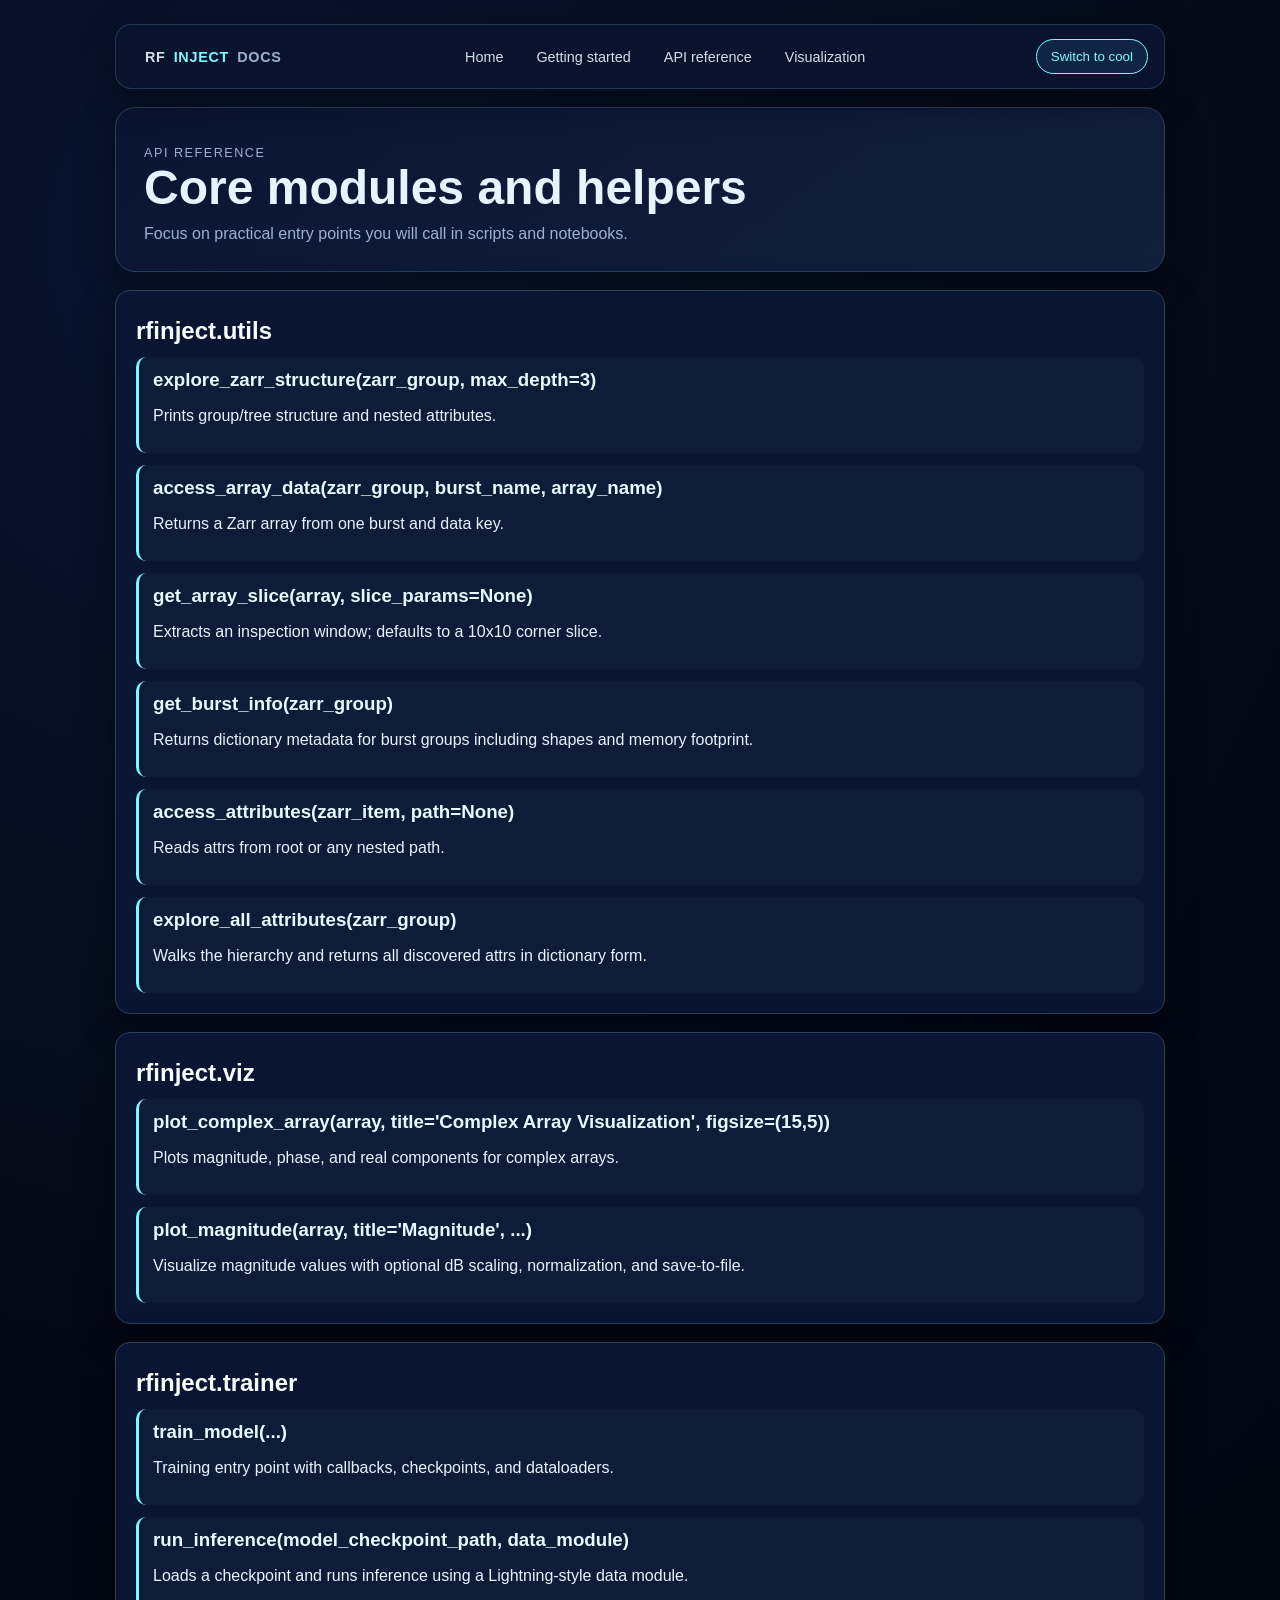
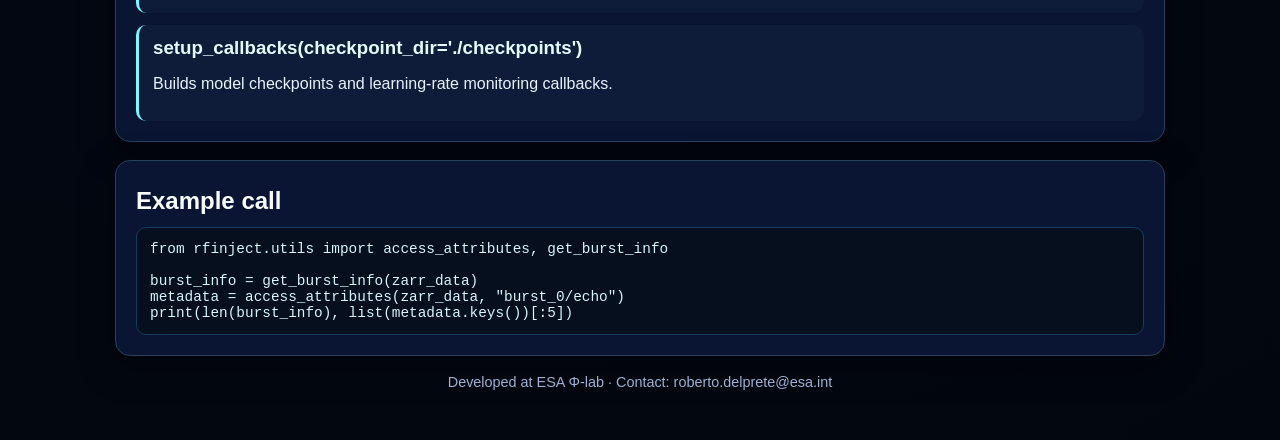
==== docs/api-reference.html @ 1dd4d15b "Refactor code structure for improved readability and maintainability" ====
<!doctype html>
<html lang="en" data-theme="dark">
  <head>
    <meta charset="UTF-8" />
    <meta name="viewport" content="width=device-width, initial-scale=1.0" />
    <title>RFInject Docs · API reference</title>
    <link rel="stylesheet" href="./styles.css" />
  </head>
  <body>
    <div class="docs-shell">
      <header class="topbar">
        <a class="brand" href="./index.html" aria-label="RFInject documentation home">
          <span>RF</span>
          <strong>Inject</strong>
          <span class="muted">docs</span>
        </a>
        <nav aria-label="Primary navigation">
          <a href="./index.html">Home</a>
          <a href="./getting-started.html">Getting started</a>
          <a href="./api-reference.html">API reference</a>
          <a href="./visualization.html">Visualization</a>
        </nav>
        <button id="theme-toggle" class="theme-toggle" type="button" aria-label="Cycle color theme">
          Switch to cool
        </button>
      </header>

      <main>
        <section class="hero">
          <p class="eyebrow">API reference</p>
          <h1>Core modules and helpers</h1>
          <p>Focus on practical entry points you will call in scripts and notebooks.</p>
        </section>

        <section class="card" id="core-api">
          <h2 class="section-title">rfinject.utils</h2>
          <div class="api-grid">
            <article class="api-item">
              <h3>explore_zarr_structure(zarr_group, max_depth=3)</h3>
              <p>Prints group/tree structure and nested attributes.</p>
            </article>
            <article class="api-item">
              <h3>access_array_data(zarr_group, burst_name, array_name)</h3>
              <p>Returns a Zarr array from one burst and data key.</p>
            </article>
            <article class="api-item">
              <h3>get_array_slice(array, slice_params=None)</h3>
              <p>Extracts an inspection window; defaults to a 10x10 corner slice.</p>
            </article>
            <article class="api-item">
              <h3>get_burst_info(zarr_group)</h3>
              <p>Returns dictionary metadata for burst groups including shapes and memory footprint.</p>
            </article>
            <article class="api-item">
              <h3>access_attributes(zarr_item, path=None)</h3>
              <p>Reads attrs from root or any nested path.</p>
            </article>
            <article class="api-item">
              <h3>explore_all_attributes(zarr_group)</h3>
              <p>Walks the hierarchy and returns all discovered attrs in dictionary form.</p>
            </article>
          </div>
        </section>

        <section class="card">
          <h2 class="section-title">rfinject.viz</h2>
          <div class="api-grid">
            <article class="api-item">
              <h3>plot_complex_array(array, title='Complex Array Visualization', figsize=(15,5))</h3>
              <p>Plots magnitude, phase, and real components for complex arrays.</p>
            </article>
            <article class="api-item">
              <h3>plot_magnitude(array, title='Magnitude', ...)</h3>
              <p>Visualize magnitude values with optional dB scaling, normalization, and save-to-file.</p>
            </article>
          </div>
        </section>

        <section class="card">
          <h2 class="section-title">rfinject.trainer</h2>
          <div class="api-grid">
            <article class="api-item">
              <h3>train_model(...)</h3>
              <p>Training entry point with callbacks, checkpoints, and dataloaders.</p>
            </article>
            <article class="api-item">
              <h3>run_inference(model_checkpoint_path, data_module)</h3>
              <p>Loads a checkpoint and runs inference using a Lightning-style data module.</p>
            </article>
            <article class="api-item">
              <h3>setup_callbacks(checkpoint_dir='./checkpoints')</h3>
              <p>Builds model checkpoints and learning-rate monitoring callbacks.</p>
            </article>
          </div>
        </section>

        <section class="card">
          <h2 class="section-title">Example call</h2>
          <pre><code>from rfinject.utils import access_attributes, get_burst_info

burst_info = get_burst_info(zarr_data)
metadata = access_attributes(zarr_data, "burst_0/echo")
print(len(burst_info), list(metadata.keys())[:5])</code></pre>
        </section>
      </main>

      <footer>Developed at ESA Φ-lab · Contact: roberto.delprete@esa.int</footer>
    </div>

    <script src="./main.js" defer></script>
  </body>
</html>
---- docs/styles.css ----
:root {
  --text: #e7f4ff;
  --muted: #9db1d2;
  --surface: #0a1533;
  --surface-soft: #111f3c;
  --surface-border: #28415f;
  --bg-from: #041025;
  --bg-mid: #08152f;
  --bg-to: #040814;
  --accent: #4ebeff;
  --accent-bright: #7bf9ff;
  --accent-soft: #a6f2ff;
  --accent-warm: #86e2ff;
  --shadow: 0 10px 36px rgba(0, 0, 0, 0.45);
}

:root[data-theme="cool"] {
  --text: #eafcff;
  --muted: #9deeff;
  --surface: #092139;
  --surface-soft: #0e2f46;
  --surface-border: #1d708f;
  --bg-from: #031021;
  --bg-mid: #04314e;
  --bg-to: #0b5f8a;
  --accent: #6ff7ff;
  --accent-bright: #8ef8ff;
  --accent-soft: #adfdff;
  --accent-warm: #85fff3;
}

:root[data-theme="aurora"] {
  --text: #f4fff0;
  --muted: #ccf7d2;
  --surface: #0d2f1e;
  --surface-soft: #14442b;
  --surface-border: #2a6a44;
  --bg-from: #08170f;
  --bg-mid: #1a3a24;
  --bg-to: #0f6a45;
  --accent: #4aff9f;
  --accent-bright: #99ffd1;
  --accent-soft: #b9ffe4;
  --accent-warm: #8de98a;
}

*,
*::before,
*::after { box-sizing: border-box; }

@import url("https://fonts.googleapis.com/css2?family=Manrope:wght@400;600;800&family=JetBrains+Mono:wght@400;600&display=swap");

html, body {
  margin: 0;
  min-height: 100%;
  font-family: "Manrope", "Segoe UI", "Helvetica Neue", Arial, sans-serif;
  color: var(--text);
  background: radial-gradient(circle at 20% 12%, var(--bg-mid), var(--bg-to) 56%, #02060d 100%);
}

body {
  padding: 24px 16px 40px;
  position: relative;
  overflow-x: hidden;
}

body::before {
  content: "";
  position: fixed;
  inset: -8% -12%;
  background:
    radial-gradient(circle at 10% 10%, color-mix(in srgb, var(--accent) 30%, transparent), transparent 50%),
    radial-gradient(circle at 85% 20%, color-mix(in srgb, var(--accent-warm) 24%, transparent), transparent 47%),
    radial-gradient(circle at 80% 85%, color-mix(in srgb, var(--accent-soft) 25%, transparent), transparent 52%);
  opacity: 0.15;
  pointer-events: none;
  filter: blur(10px);
  animation: drift 24s linear infinite alternate;
  z-index: -2;
}

body::after {
  content: "";
  position: fixed;
  inset: 0;
  background:
    repeating-linear-gradient(
      145deg,
      rgba(255, 255, 255, 0.012) 0 1px,
      transparent 1px 120px
    );
  mix-blend-mode: soft-light;
  pointer-events: none;
  opacity: 0.2;
  z-index: -1;
}

.docs-shell {
  width: min(1050px, 100%);
  margin: 0 auto;
  display: grid;
  gap: 18px;
}

.topbar {
  border: 1px solid color-mix(in srgb, var(--surface-border) 82%, transparent);
  border-radius: 16px;
  background: color-mix(in srgb, var(--surface) 90%, black 10%);
  box-shadow: var(--shadow);
  padding: 14px 16px;
  display: flex;
  align-items: center;
  justify-content: space-between;
  gap: 14px;
  backdrop-filter: blur(8px);
  position: sticky;
  top: 10px;
  z-index: 8;
}

.brand {
  color: inherit;
  text-decoration: none;
  display: flex;
  gap: 8px;
  align-items: baseline;
  letter-spacing: 0.05em;
  text-transform: uppercase;
  font-weight: 800;
}

.brand strong {
  color: var(--accent-bright);
}

.topbar nav {
  display: flex;
  gap: 7px;
  flex-wrap: wrap;
}

.topbar a {
  color: color-mix(in srgb, var(--text) 80%, white 10%);
  text-decoration: none;
  padding: 8px 12px;
  border-radius: 999px;
  border: 1px solid transparent;
  font-size: 0.9rem;
}

.topbar a:hover,
.topbar a:focus-visible,
.topbar a.active {
  border-color: color-mix(in srgb, var(--accent) 45%, transparent);
  background: color-mix(in srgb, var(--accent-soft) 12%, transparent);
}

.theme-toggle {
  border: 1px solid var(--accent-bright);
  color: var(--accent-bright);
  background: color-mix(in srgb, var(--accent) 10%, transparent);
  border-radius: 999px;
  padding: 9px 14px;
  cursor: pointer;
  transition: transform 160ms ease, background 160ms ease;
}

.theme-toggle:hover,
.theme-toggle:focus-visible {
  transform: translateY(-1px);
  background: color-mix(in srgb, var(--accent-bright) 18%, transparent);
}

main {
  display: grid;
  gap: 18px;
}

.hero {
  border: 1px solid var(--surface-border);
  border-radius: 20px;
  background: linear-gradient(145deg, var(--surface), var(--surface-soft));
  padding: 28px;
  box-shadow: var(--shadow);
}

.eyebrow {
  margin: 0 0 8px;
  letter-spacing: 0.12em;
  text-transform: uppercase;
  font-size: 0.79rem;
  color: var(--accent-warm);
}

.hero h1 {
  margin: 0;
  font-size: clamp(1.9rem, 4vw, 3rem);
}

.hero p {
  margin: 10px 0 0;
  color: var(--muted);
  max-width: 72ch;
}

.actions {
  margin-top: 18px;
  display: flex;
  gap: 10px;
  flex-wrap: wrap;
}

.btn {
  text-decoration: none;
  border: 1px solid var(--accent);
  background: color-mix(in srgb, var(--accent) 12%, transparent);
  color: white;
  border-radius: 12px;
  padding: 10px 14px;
  font-size: 0.92rem;
}

.btn.secondary {
  border-color: color-mix(in srgb, var(--accent-soft) 40%, transparent);
  background: transparent;
}

.card {
  border: 1px solid var(--surface-border);
  border-radius: 15px;
  background: var(--surface);
  padding: 20px;
  box-shadow: var(--shadow);
  animation: rise 220ms ease;
}

.section-title {
  margin: 6px 0 12px;
  color: #f8feff;
}

.grid {
  display: grid;
  gap: 12px;
  grid-template-columns: repeat(auto-fit, minmax(230px, 1fr));
}

.api-grid {
  display: grid;
  gap: 12px;
}

.api-item {
  padding: 12px 14px;
  border-left: 3px solid var(--accent-bright);
  background: color-mix(in srgb, var(--surface-soft) 65%, transparent);
  border-radius: 10px;
  border-top-right-radius: 12px;
  border-bottom-right-radius: 12px;
}

.api-item h3 {
  margin: 0 0 6px;
  color: #e6fbff;
}

section a,
.card a,
.hero a,
footer a {
  color: var(--accent-soft);
}

ul, ol {
  padding-left: 1.2rem;
}

pre {
  margin: 0;
  background: #050f1d;
  color: #d9f4ff;
  border: 1px solid #173b63;
  border-radius: 10px;
  padding: 13px;
  overflow-x: auto;
}

code,
pre,
code-like {
  font-family: "JetBrains Mono", "SFMono-Regular", Menlo, Monaco, Consolas, monospace;
  font-size: 0.9rem;
}

.highlight {
  color: var(--accent-soft);
}

.muted {
  color: var(--muted);
}

footer {
  text-align: center;
  color: var(--muted);
  font-size: 0.9rem;
  padding-bottom: 10px;
}

@keyframes rise {
  from { opacity: 0; transform: translateY(8px); }
  to { opacity: 1; transform: translateY(0); }
}

@keyframes drift {
  from { transform: translate3d(0, 0, 0); }
  to { transform: translate3d(-4%, -3%, 0) rotate(1deg); }
}

@media (max-width: 900px) {
  .topbar {
    flex-wrap: wrap;
  }
}

@media (max-width: 700px) {
  .topbar nav { order: 2; width: 100%; }
  .theme-toggle { order: 3; }
  .hero { padding: 18px; }
}

@media (prefers-reduced-motion: reduce) {
  body::before,
  .card,
  .hero {
    animation: none;
  }
}
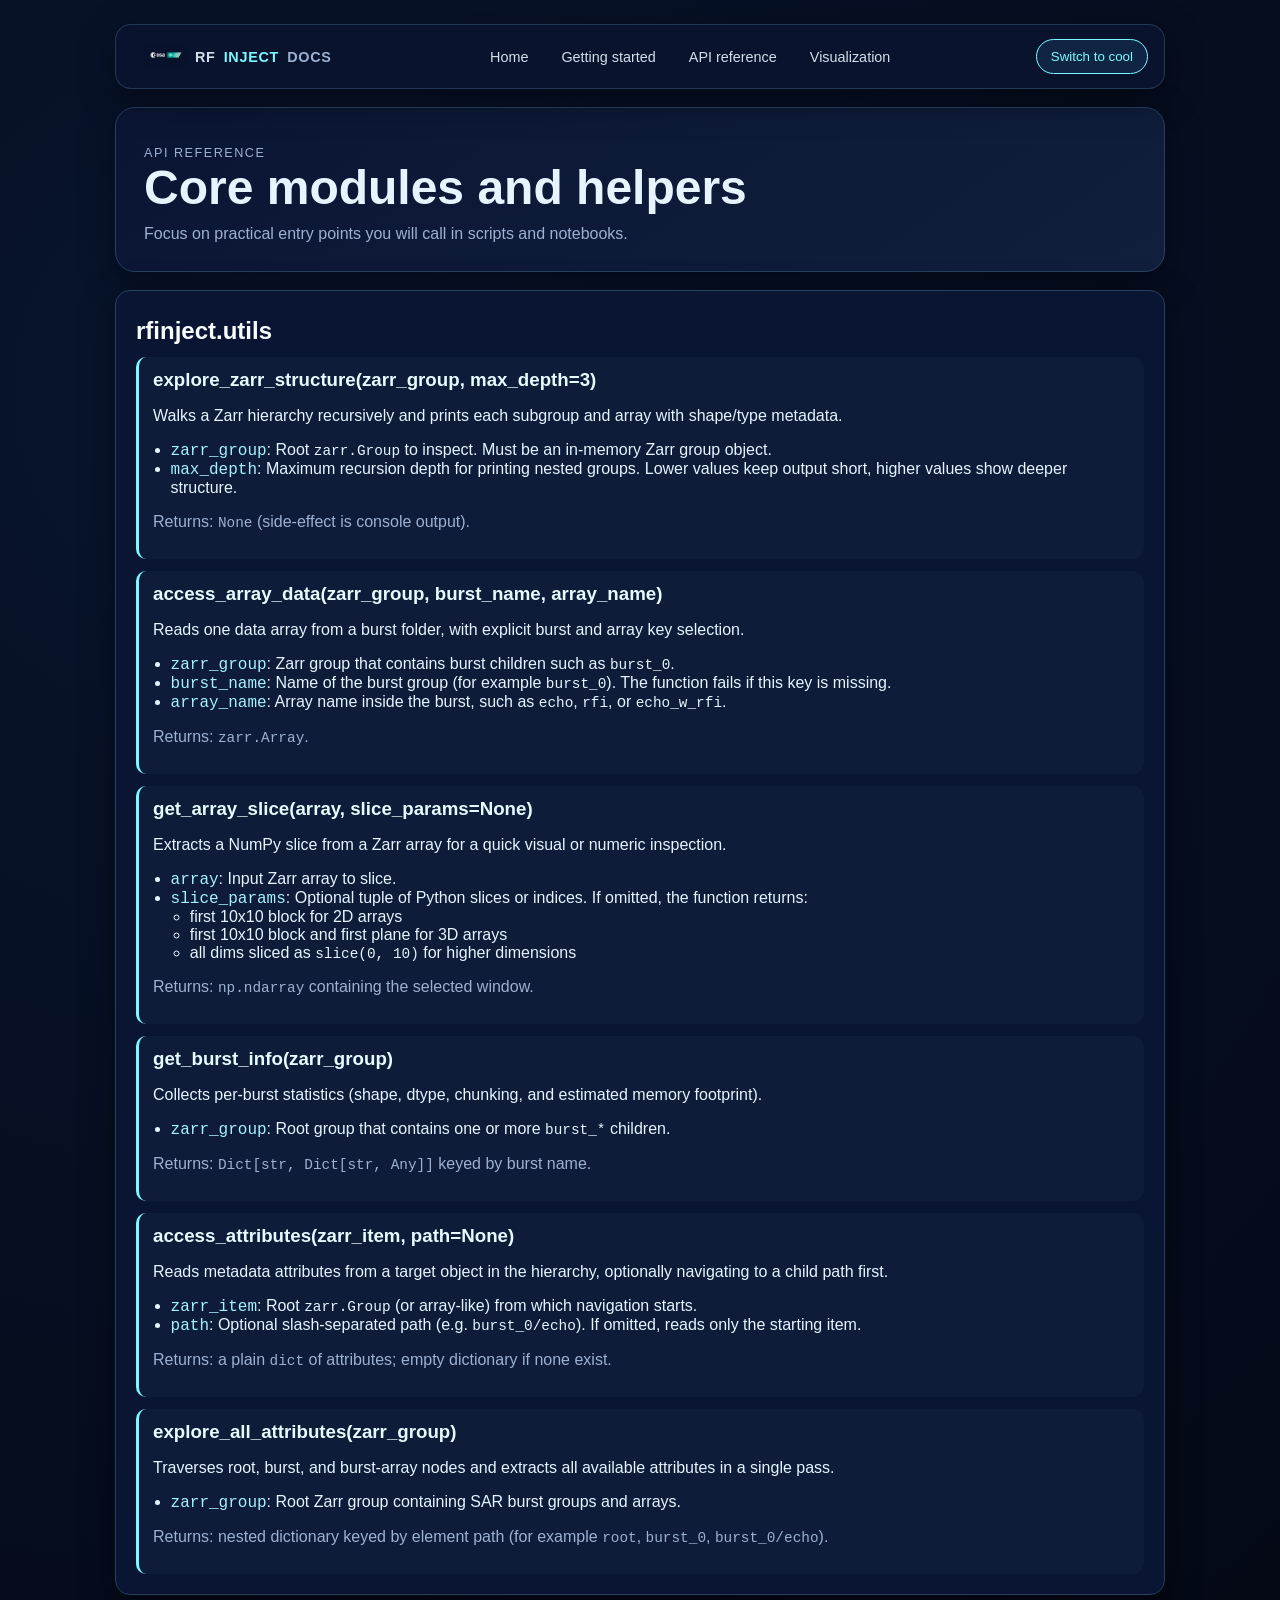
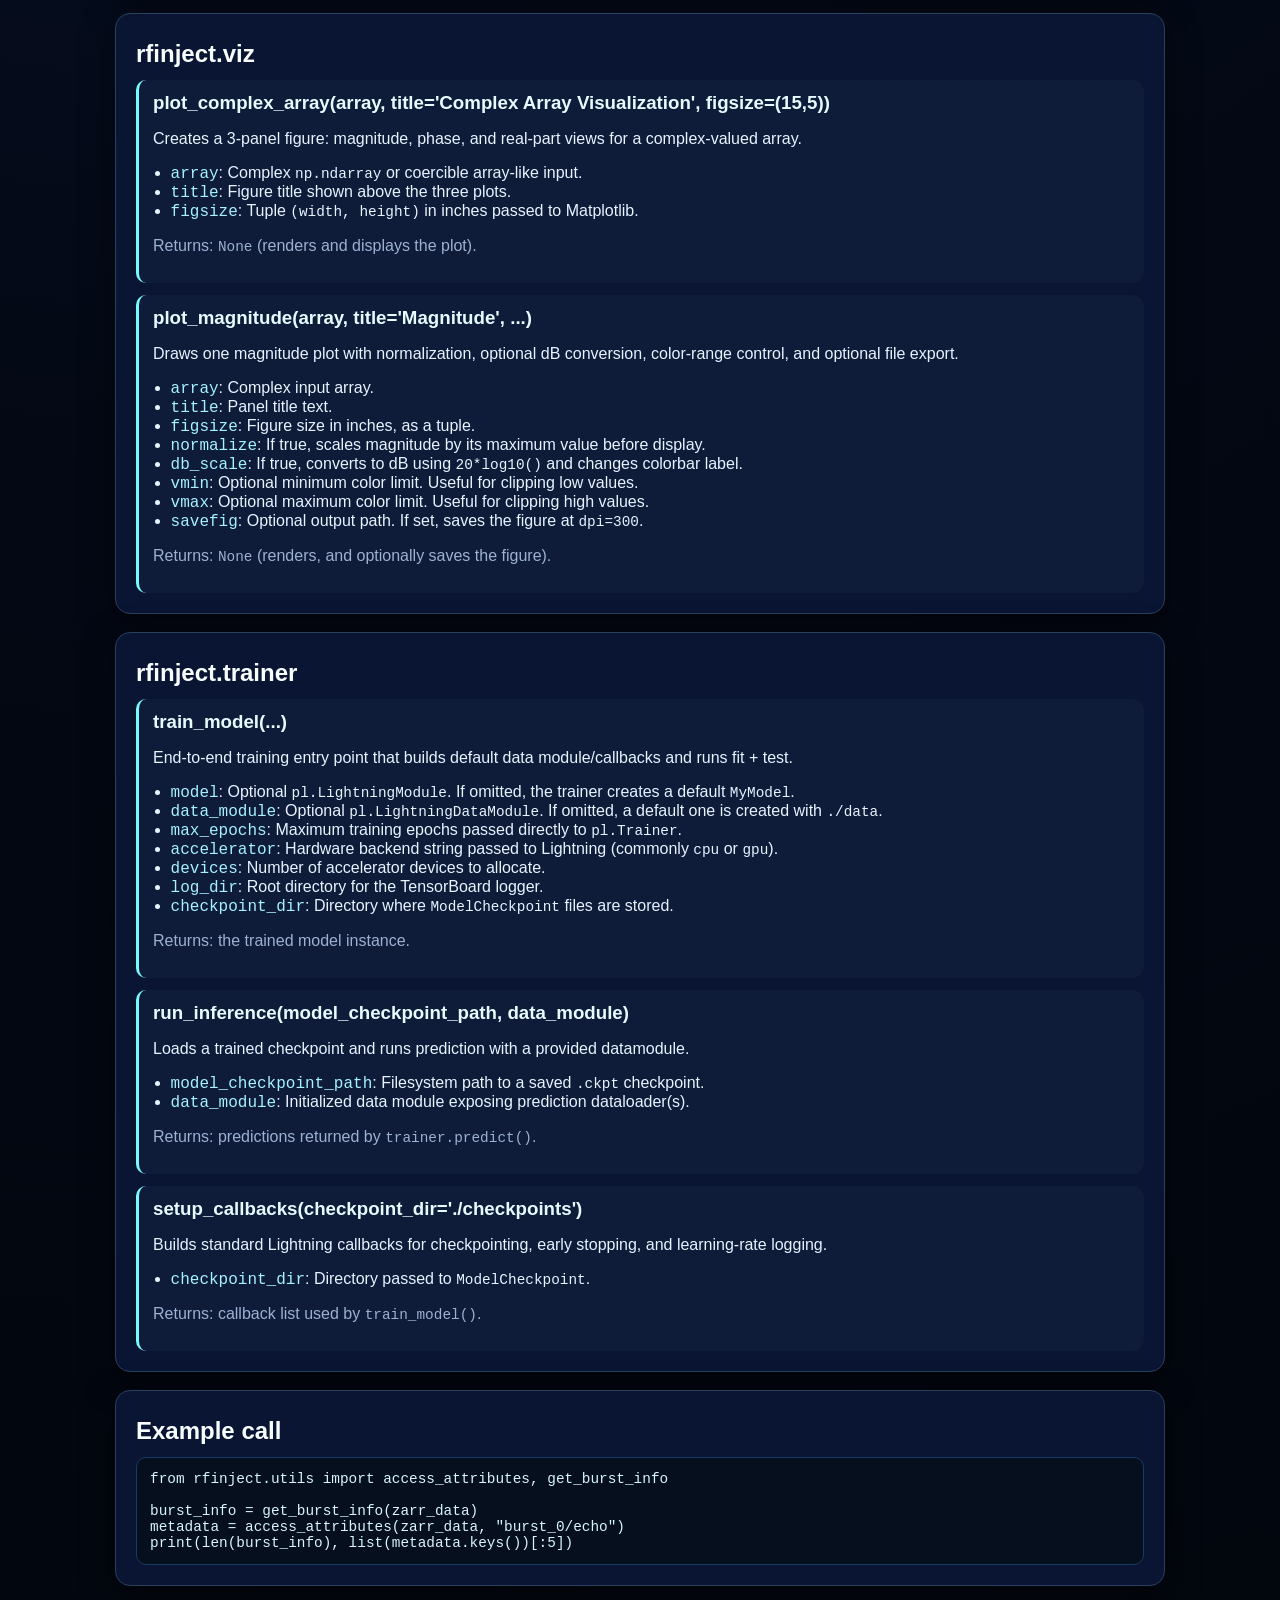
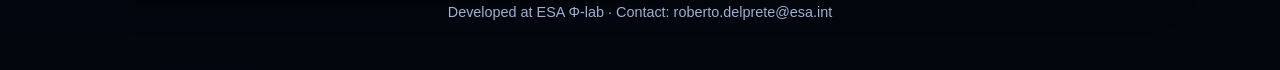
==== commit 2a46130b: "feat: add ESA Φ-lab logo to documentation and update IoU threshold in evaluation notebook" ====
--- a/docs/api-reference.html
+++ b/docs/api-reference.html
@@ -10,6 +10,7 @@
     <div class="docs-shell">
       <header class="topbar">
         <a class="brand" href="./index.html" aria-label="RFInject documentation home">
+          <img src="./ESAΦ-lab_WT.png" alt="ESA Φ-lab logo" class="brand-logo" />
           <span>RF</span>
           <strong>Inject</strong>
           <span class="muted">docs</span>
@@ -37,27 +38,62 @@
           <div class="api-grid">
             <article class="api-item">
               <h3>explore_zarr_structure(zarr_group, max_depth=3)</h3>
-              <p>Prints group/tree structure and nested attributes.</p>
+              <p>Walks a Zarr hierarchy recursively and prints each subgroup and array with shape/type metadata.</p>
+              <ul class="param-list">
+                <li><span class="param-name">zarr_group</span>: Root <code>zarr.Group</code> to inspect. Must be an in-memory Zarr group object.</li>
+                <li><span class="param-name">max_depth</span>: Maximum recursion depth for printing nested groups. Lower values keep output short, higher values show deeper structure.</li>
+              </ul>
+              <p class="muted">Returns: <code>None</code> (side-effect is console output).</p>
             </article>
             <article class="api-item">
               <h3>access_array_data(zarr_group, burst_name, array_name)</h3>
-              <p>Returns a Zarr array from one burst and data key.</p>
+              <p>Reads one data array from a burst folder, with explicit burst and array key selection.</p>
+              <ul class="param-list">
+                <li><span class="param-name">zarr_group</span>: Zarr group that contains burst children such as <code>burst_0</code>.</li>
+                <li><span class="param-name">burst_name</span>: Name of the burst group (for example <code>burst_0</code>). The function fails if this key is missing.</li>
+                <li><span class="param-name">array_name</span>: Array name inside the burst, such as <code>echo</code>, <code>rfi</code>, or <code>echo_w_rfi</code>.</li>
+              </ul>
+              <p class="muted">Returns: <code>zarr.Array</code>.</p>
             </article>
             <article class="api-item">
               <h3>get_array_slice(array, slice_params=None)</h3>
-              <p>Extracts an inspection window; defaults to a 10x10 corner slice.</p>
+              <p>Extracts a NumPy slice from a Zarr array for a quick visual or numeric inspection.</p>
+              <ul class="param-list">
+                <li><span class="param-name">array</span>: Input Zarr array to slice.</li>
+                <li><span class="param-name">slice_params</span>: Optional tuple of Python slices or indices. If omitted, the function returns:
+                  <ul>
+                    <li>first 10x10 block for 2D arrays</li>
+                    <li>first 10x10 block and first plane for 3D arrays</li>
+                    <li>all dims sliced as <code>slice(0, 10)</code> for higher dimensions</li>
+                  </ul>
+                </li>
+              </ul>
+              <p class="muted">Returns: <code>np.ndarray</code> containing the selected window.</p>
             </article>
             <article class="api-item">
               <h3>get_burst_info(zarr_group)</h3>
-              <p>Returns dictionary metadata for burst groups including shapes and memory footprint.</p>
+              <p>Collects per-burst statistics (shape, dtype, chunking, and estimated memory footprint).</p>
+              <ul class="param-list">
+                <li><span class="param-name">zarr_group</span>: Root group that contains one or more <code>burst_*</code> children.</li>
+              </ul>
+              <p class="muted">Returns: <code>Dict[str, Dict[str, Any]]</code> keyed by burst name.</p>
             </article>
             <article class="api-item">
               <h3>access_attributes(zarr_item, path=None)</h3>
-              <p>Reads attrs from root or any nested path.</p>
+              <p>Reads metadata attributes from a target object in the hierarchy, optionally navigating to a child path first.</p>
+              <ul class="param-list">
+                <li><span class="param-name">zarr_item</span>: Root <code>zarr.Group</code> (or array-like) from which navigation starts.</li>
+                <li><span class="param-name">path</span>: Optional slash-separated path (e.g. <code>burst_0/echo</code>). If omitted, reads only the starting item.</li>
+              </ul>
+              <p class="muted">Returns: a plain <code>dict</code> of attributes; empty dictionary if none exist.</p>
             </article>
             <article class="api-item">
               <h3>explore_all_attributes(zarr_group)</h3>
-              <p>Walks the hierarchy and returns all discovered attrs in dictionary form.</p>
+              <p>Traverses root, burst, and burst-array nodes and extracts all available attributes in a single pass.</p>
+              <ul class="param-list">
+                <li><span class="param-name">zarr_group</span>: Root Zarr group containing SAR burst groups and arrays.</li>
+              </ul>
+              <p class="muted">Returns: nested dictionary keyed by element path (for example <code>root</code>, <code>burst_0</code>, <code>burst_0/echo</code>).</p>
             </article>
           </div>
         </section>
@@ -67,11 +103,28 @@
           <div class="api-grid">
             <article class="api-item">
               <h3>plot_complex_array(array, title='Complex Array Visualization', figsize=(15,5))</h3>
-              <p>Plots magnitude, phase, and real components for complex arrays.</p>
+              <p>Creates a 3-panel figure: magnitude, phase, and real-part views for a complex-valued array.</p>
+              <ul class="param-list">
+                <li><span class="param-name">array</span>: Complex <code>np.ndarray</code> or coercible array-like input.</li>
+                <li><span class="param-name">title</span>: Figure title shown above the three plots.</li>
+                <li><span class="param-name">figsize</span>: Tuple <code>(width, height)</code> in inches passed to Matplotlib.</li>
+              </ul>
+              <p class="muted">Returns: <code>None</code> (renders and displays the plot).</p>
             </article>
             <article class="api-item">
               <h3>plot_magnitude(array, title='Magnitude', ...)</h3>
-              <p>Visualize magnitude values with optional dB scaling, normalization, and save-to-file.</p>
+              <p>Draws one magnitude plot with normalization, optional dB conversion, color-range control, and optional file export.</p>
+              <ul class="param-list">
+                <li><span class="param-name">array</span>: Complex input array.</li>
+                <li><span class="param-name">title</span>: Panel title text.</li>
+                <li><span class="param-name">figsize</span>: Figure size in inches, as a tuple.</li>
+                <li><span class="param-name">normalize</span>: If true, scales magnitude by its maximum value before display.</li>
+                <li><span class="param-name">db_scale</span>: If true, converts to dB using <code>20*log10()</code> and changes colorbar label.</li>
+                <li><span class="param-name">vmin</span>: Optional minimum color limit. Useful for clipping low values.</li>
+                <li><span class="param-name">vmax</span>: Optional maximum color limit. Useful for clipping high values.</li>
+                <li><span class="param-name">savefig</span>: Optional output path. If set, saves the figure at <code>dpi=300</code>.</li>
+              </ul>
+              <p class="muted">Returns: <code>None</code> (renders, and optionally saves the figure).</p>
             </article>
           </div>
         </section>
@@ -81,15 +134,34 @@
           <div class="api-grid">
             <article class="api-item">
               <h3>train_model(...)</h3>
-              <p>Training entry point with callbacks, checkpoints, and dataloaders.</p>
+              <p>End-to-end training entry point that builds default data module/callbacks and runs fit + test.</p>
+              <ul class="param-list">
+                <li><span class="param-name">model</span>: Optional <code>pl.LightningModule</code>. If omitted, the trainer creates a default <code>MyModel</code>.</li>
+                <li><span class="param-name">data_module</span>: Optional <code>pl.LightningDataModule</code>. If omitted, a default one is created with <code>./data</code>.</li>
+                <li><span class="param-name">max_epochs</span>: Maximum training epochs passed directly to <code>pl.Trainer</code>.</li>
+                <li><span class="param-name">accelerator</span>: Hardware backend string passed to Lightning (commonly <code>cpu</code> or <code>gpu</code>).</li>
+                <li><span class="param-name">devices</span>: Number of accelerator devices to allocate.</li>
+                <li><span class="param-name">log_dir</span>: Root directory for the TensorBoard logger.</li>
+                <li><span class="param-name">checkpoint_dir</span>: Directory where <code>ModelCheckpoint</code> files are stored.</li>
+              </ul>
+              <p class="muted">Returns: the trained model instance.</p>
             </article>
             <article class="api-item">
               <h3>run_inference(model_checkpoint_path, data_module)</h3>
-              <p>Loads a checkpoint and runs inference using a Lightning-style data module.</p>
+              <p>Loads a trained checkpoint and runs prediction with a provided datamodule.</p>
+              <ul class="param-list">
+                <li><span class="param-name">model_checkpoint_path</span>: Filesystem path to a saved <code>.ckpt</code> checkpoint.</li>
+                <li><span class="param-name">data_module</span>: Initialized data module exposing prediction dataloader(s).</li>
+              </ul>
+              <p class="muted">Returns: predictions returned by <code>trainer.predict()</code>.</p>
             </article>
             <article class="api-item">
               <h3>setup_callbacks(checkpoint_dir='./checkpoints')</h3>
-              <p>Builds model checkpoints and learning-rate monitoring callbacks.</p>
+              <p>Builds standard Lightning callbacks for checkpointing, early stopping, and learning-rate logging.</p>
+              <ul class="param-list">
+                <li><span class="param-name">checkpoint_dir</span>: Directory passed to <code>ModelCheckpoint</code>.</li>
+              </ul>
+              <p class="muted">Returns: callback list used by <code>train_model()</code>.</p>
             </article>
           </div>
         </section>
--- a/docs/styles.css
+++ b/docs/styles.css
@@ -129,6 +129,13 @@
   font-weight: 800;
 }
 
+.brand-logo {
+  width: 42px;
+  height: auto;
+  object-fit: contain;
+  filter: drop-shadow(0 1px 5px rgba(0, 0, 0, 0.35));
+}
+
 .brand strong {
   color: var(--accent-bright);
 }
@@ -264,6 +271,17 @@
   color: #e6fbff;
 }
 
+.param-list {
+  margin: 0 0 8px;
+  padding-left: 1.1rem;
+  list-style: disc;
+}
+
+.param-name {
+  font-family: "JetBrains Mono", "SFMono-Regular", Menlo, Monaco, Consolas, monospace;
+  color: var(--accent-soft);
+}
+
 section a,
 .card a,
 .hero a,
@@ -326,6 +344,7 @@
 @media (max-width: 700px) {
   .topbar nav { order: 2; width: 100%; }
   .theme-toggle { order: 3; }
+  .brand-logo { width: 34px; }
   .hero { padding: 18px; }
 }
 
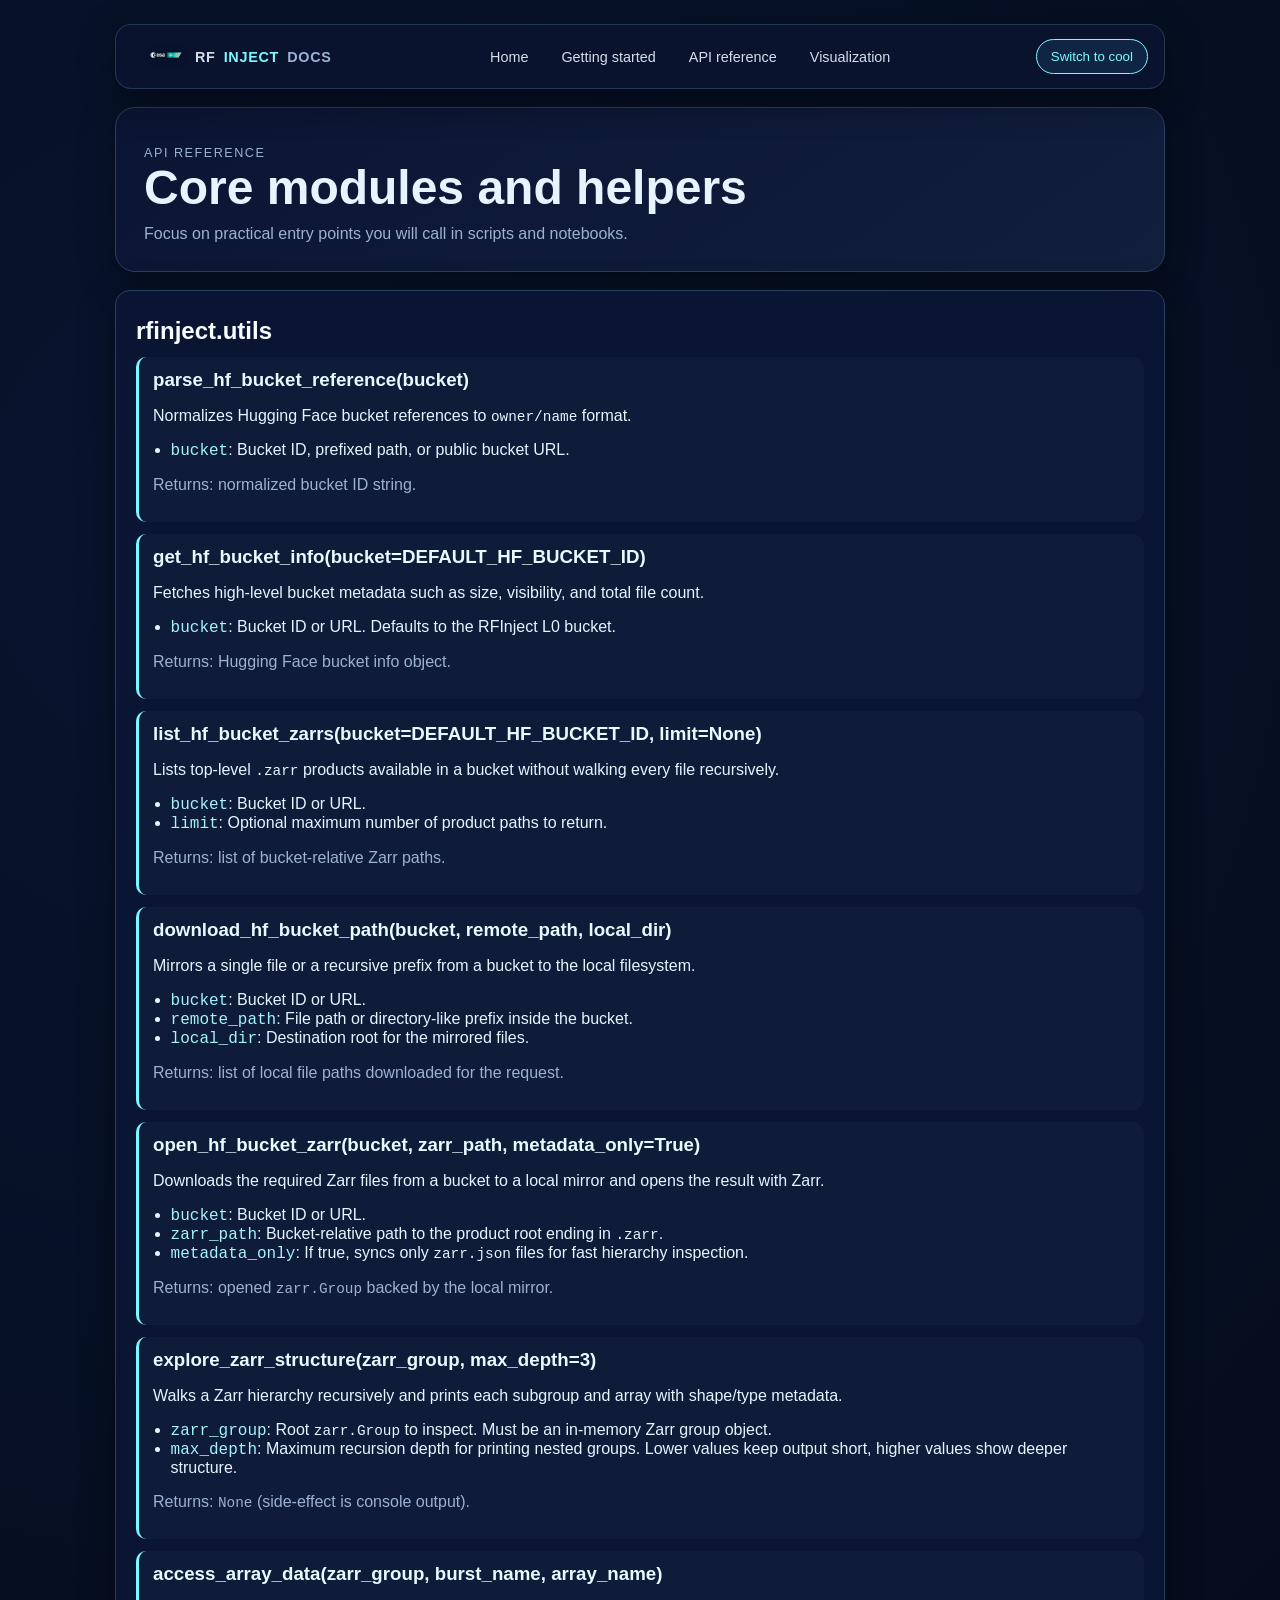
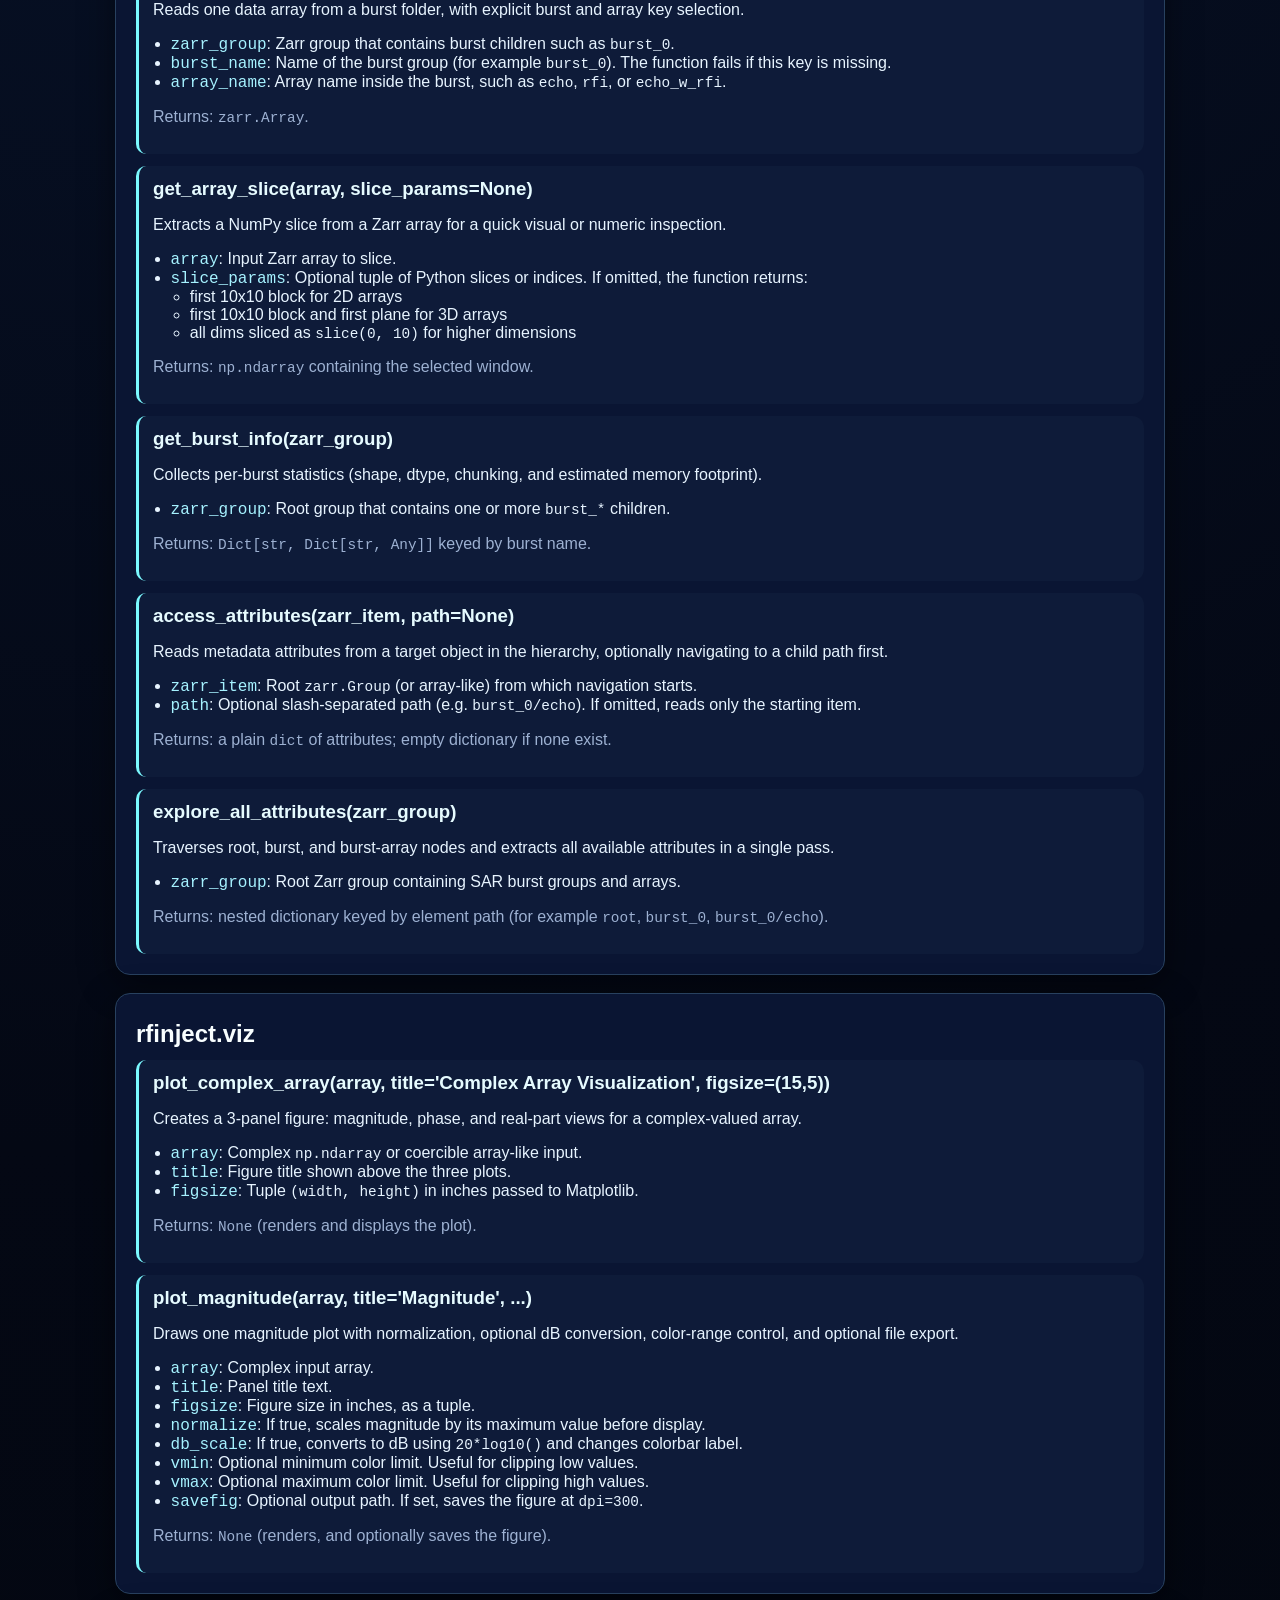
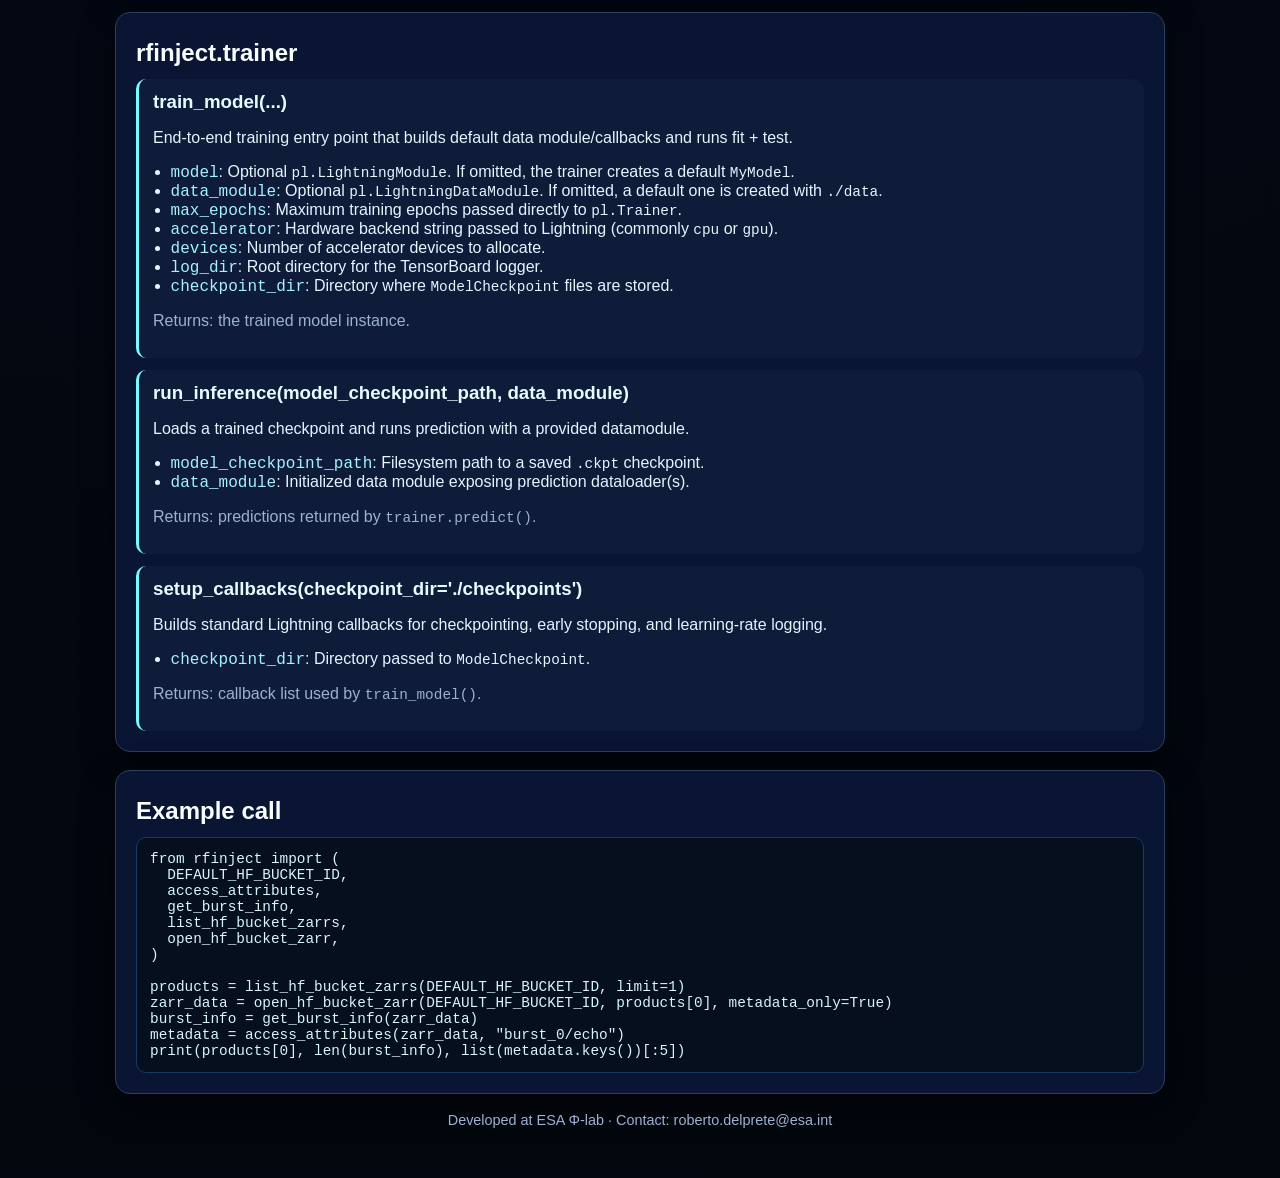
==== commit 2c9c5de9: "feat: Enhance RFInject with Hugging Face bucket support and improve training module - Added support " ====
--- a/docs/api-reference.html
+++ b/docs/api-reference.html
@@ -37,6 +37,51 @@
           <h2 class="section-title">rfinject.utils</h2>
           <div class="api-grid">
             <article class="api-item">
+              <h3>parse_hf_bucket_reference(bucket)</h3>
+              <p>Normalizes Hugging Face bucket references to <code>owner/name</code> format.</p>
+              <ul class="param-list">
+                <li><span class="param-name">bucket</span>: Bucket ID, prefixed path, or public bucket URL.</li>
+              </ul>
+              <p class="muted">Returns: normalized bucket ID string.</p>
+            </article>
+            <article class="api-item">
+              <h3>get_hf_bucket_info(bucket=DEFAULT_HF_BUCKET_ID)</h3>
+              <p>Fetches high-level bucket metadata such as size, visibility, and total file count.</p>
+              <ul class="param-list">
+                <li><span class="param-name">bucket</span>: Bucket ID or URL. Defaults to the RFInject L0 bucket.</li>
+              </ul>
+              <p class="muted">Returns: Hugging Face bucket info object.</p>
+            </article>
+            <article class="api-item">
+              <h3>list_hf_bucket_zarrs(bucket=DEFAULT_HF_BUCKET_ID, limit=None)</h3>
+              <p>Lists top-level <code>.zarr</code> products available in a bucket without walking every file recursively.</p>
+              <ul class="param-list">
+                <li><span class="param-name">bucket</span>: Bucket ID or URL.</li>
+                <li><span class="param-name">limit</span>: Optional maximum number of product paths to return.</li>
+              </ul>
+              <p class="muted">Returns: list of bucket-relative Zarr paths.</p>
+            </article>
+            <article class="api-item">
+              <h3>download_hf_bucket_path(bucket, remote_path, local_dir)</h3>
+              <p>Mirrors a single file or a recursive prefix from a bucket to the local filesystem.</p>
+              <ul class="param-list">
+                <li><span class="param-name">bucket</span>: Bucket ID or URL.</li>
+                <li><span class="param-name">remote_path</span>: File path or directory-like prefix inside the bucket.</li>
+                <li><span class="param-name">local_dir</span>: Destination root for the mirrored files.</li>
+              </ul>
+              <p class="muted">Returns: list of local file paths downloaded for the request.</p>
+            </article>
+            <article class="api-item">
+              <h3>open_hf_bucket_zarr(bucket, zarr_path, metadata_only=True)</h3>
+              <p>Downloads the required Zarr files from a bucket to a local mirror and opens the result with Zarr.</p>
+              <ul class="param-list">
+                <li><span class="param-name">bucket</span>: Bucket ID or URL.</li>
+                <li><span class="param-name">zarr_path</span>: Bucket-relative path to the product root ending in <code>.zarr</code>.</li>
+                <li><span class="param-name">metadata_only</span>: If true, syncs only <code>zarr.json</code> files for fast hierarchy inspection.</li>
+              </ul>
+              <p class="muted">Returns: opened <code>zarr.Group</code> backed by the local mirror.</p>
+            </article>
+            <article class="api-item">
               <h3>explore_zarr_structure(zarr_group, max_depth=3)</h3>
               <p>Walks a Zarr hierarchy recursively and prints each subgroup and array with shape/type metadata.</p>
               <ul class="param-list">
@@ -168,11 +213,19 @@
 
         <section class="card">
           <h2 class="section-title">Example call</h2>
-          <pre><code>from rfinject.utils import access_attributes, get_burst_info
-
+          <pre><code>from rfinject import (
+  DEFAULT_HF_BUCKET_ID,
+  access_attributes,
+  get_burst_info,
+  list_hf_bucket_zarrs,
+  open_hf_bucket_zarr,
+)
+
+products = list_hf_bucket_zarrs(DEFAULT_HF_BUCKET_ID, limit=1)
+zarr_data = open_hf_bucket_zarr(DEFAULT_HF_BUCKET_ID, products[0], metadata_only=True)
 burst_info = get_burst_info(zarr_data)
 metadata = access_attributes(zarr_data, "burst_0/echo")
-print(len(burst_info), list(metadata.keys())[:5])</code></pre>
+print(products[0], len(burst_info), list(metadata.keys())[:5])</code></pre>
         </section>
       </main>
 
